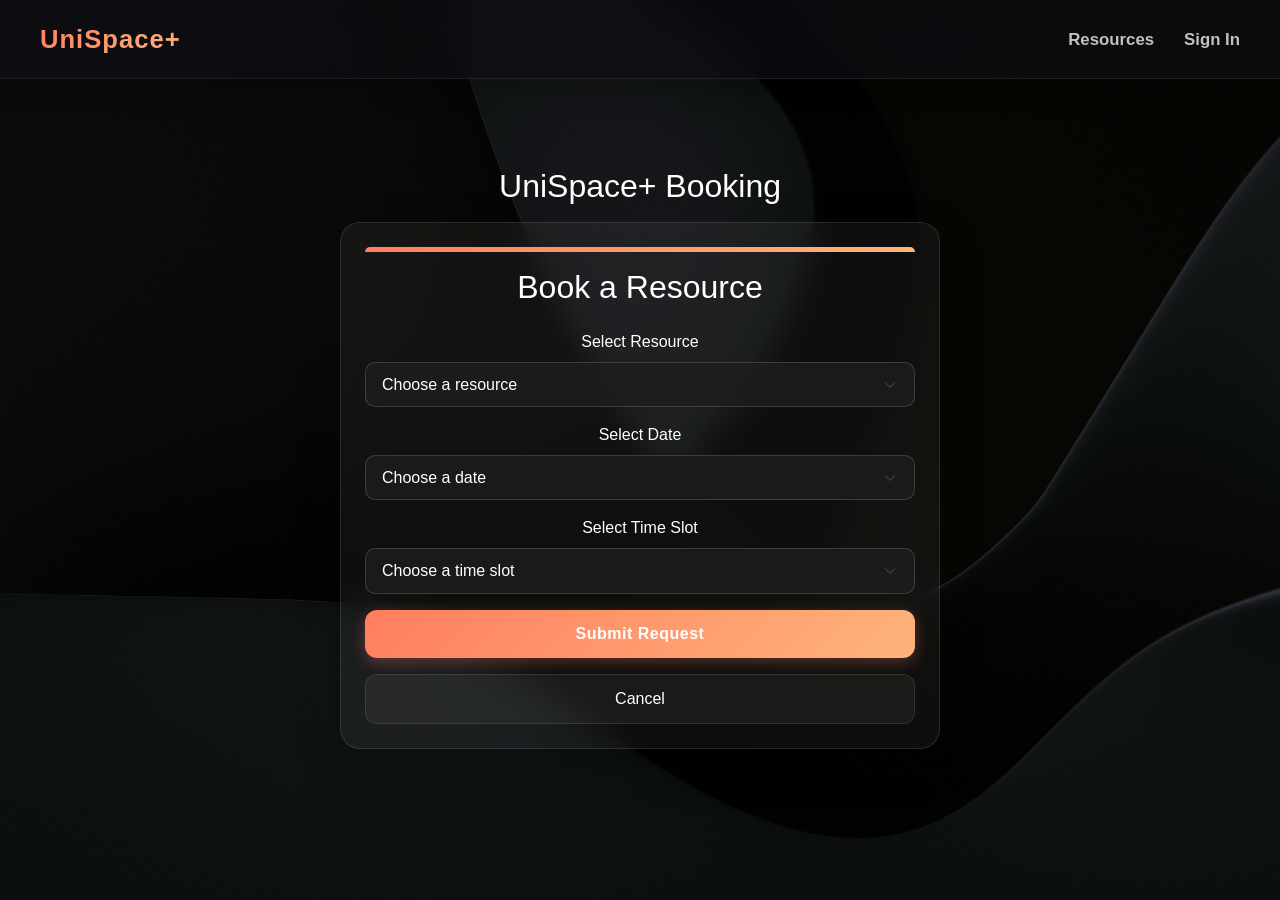
==== frontend/booking.html @ 07579942 "full project" ====
<!DOCTYPE html>
<html lang="en">

<head>
<meta charset="UTF-8">
<meta name="viewport" content="width=device-width, initial-scale=1">

<title>UniSpace+ Booking</title>

<link href="https://cdn.jsdelivr.net/npm/bootstrap@5.3.2/dist/css/bootstrap.min.css" rel="stylesheet">

<link rel="stylesheet" href="style.css">
<style>
  .glass-card {
    background: rgba(255, 255, 255, 0.05) !important;
    backdrop-filter: blur(15px);
    -webkit-backdrop-filter: blur(15px);
    border: 1px solid rgba(255, 255, 255, 0.1) !important;
    color: #fff;
    transition: transform 0.3s ease, box-shadow 0.3s ease;
  }
  .glass-card:hover {
    transform: translateY(-8px);
    box-shadow: 0 20px 40px rgba(0, 0, 0, 0.4) !important;
  }
  .btn-fancy-submit {
    background: linear-gradient(135deg, #ff7e5f, #feb47b);
    border: none;
    color: white;
    font-weight: 700;
    letter-spacing: 0.5px;
    padding: 12px;
    border-radius: 12px;
    transition: all 0.3s ease;
    box-shadow: 0 4px 15px rgba(255, 126, 95, 0.3);
  }
  .btn-fancy-submit:hover {
    transform: scale(1.05);
    box-shadow: 0 8px 25px rgba(255, 126, 95, 0.5);
    color: white;
  }
  .btn-fancy-cancel {
    background: rgba(255, 255, 255, 0.05);
    border: 1px solid rgba(255, 255, 255, 0.1);
    color: white;
    padding: 12px;
    border-radius: 12px;
    transition: all 0.3s ease;
  }
  .btn-fancy-cancel:hover {
    background: rgba(255, 255, 255, 0.1);
    transform: scale(1.05);
    color: white;
  }
  .fancy-alert {
    border-radius: 15px;
    padding: 20px;
    font-weight: 600;
    display: flex;
    align-items: center;
    gap: 15px;
    margin-top: 20px;
    border: 1px solid rgba(255, 255, 255, 0.1);
    backdrop-filter: blur(10px);
    animation: alertSlideIn 0.5s cubic-bezier(0.16, 1, 0.3, 1);
  }
  .fancy-alert-success {
    background: rgba(40, 167, 69, 0.15);
    color: #4ade80;
    border-color: rgba(74, 222, 128, 0.3);
  }
  .fancy-alert-error {
    background: rgba(239, 68, 68, 0.15);
    color: #f87171;
    border-color: rgba(248, 113, 113, 0.3);
  }
  @keyframes alertSlideIn {
    from { opacity: 0; transform: scale(0.95) translateY(10px); }
    to { opacity: 1; transform: scale(1) translateY(0); }
  }
</style>
<link rel="stylesheet" href="https://cdnjs.cloudflare.com/ajax/libs/font-awesome/6.5.1/css/all.min.css">
</head>

<body>

<!-- Navbar Placeholder -->
<div id="navbar"></div>

<div class="container mt-3">
<h2 class="text-center">UniSpace+ Booking</h2>
</div>

<!-- Booking Form -->
<div class="container mt-2 d-flex justify-content-center align-items-center">
  <div class="card shadow-lg p-4 glass-card" style="width: 100%; max-width: 600px; border-radius: 20px;">
    <h2 class="text-center mb-4">Book a Resource</h2>
    <form id="bookingForm">
      <div class="mb-3">
        <label for="resource" class="form-label">Select Resource</label>
        <select class="form-select form-select-dark" id="resource" required>
          <option value="">Choose a resource</option>
          <option value="Conference Room">Conference Room</option>
          <option value="Study Room">Study Room</option>
          <option value="Lab">Lab</option>
          <option value="Auditorium">Auditorium</option>
        </select>
      </div>
      <div class="mb-3">
        <label for="date" class="form-label">Select Date</label>
        <select class="form-select form-select-dark" id="date" required>
          <option value="">Choose a date</option>
          <!-- Dates will be populated by JavaScript -->
        </select>
      </div>
      <div class="mb-3">
        <label for="timeSlot" class="form-label">Select Time Slot</label>
        <select class="form-select form-select-dark" id="timeSlot" required>
          <option value="">Choose a time slot</option>
          <!-- Time slots will be populated by JavaScript -->
        </select>
      </div>
      <div class="d-grid gap-3">
        <button type="submit" class="btn btn-fancy-submit">Submit Request</button>
        <button type="button" class="btn btn-fancy-cancel" onclick="window.history.back()">Cancel</button>
      </div>
    </form>
    
    <div id="successMessage" class="fancy-alert fancy-alert-success" style="display: none;">
      <i class="fa-solid fa-circle-check fs-4"></i>
      <span><strong>Success!</strong> Booking request submitted successfully.</span>
    </div>
  </div>
</div>

<div id="blockedMessage" class="container mt-3" style="display:none; max-width: 600px;">
  <div class="fancy-alert fancy-alert-error">
    <i class="fa-solid fa-circle-xmark fs-4"></i>
    <span>🚫 This slot has been blocked by the admin and cannot be booked.</span>
  </div>
</div>


<!-- Bootstrap JS -->
<script src="https://cdn.jsdelivr.net/npm/bootstrap@5.3.2/dist/js/bootstrap.bundle.min.js"></script>
<script src="loadNavbar.js"></script>
<script src="script.js"></script>

</body>
</html>
---- frontend/style.css ----
/* Reset & Base */
* {
    margin: 0;
    padding: 0;
    box-sizing: border-box;
}

body {
  /* Background image with fallback gradient */
  background: 
    linear-gradient(rgba(0,0,0,0.5), rgba(0,0,0,0.5)), /* optional overlay for contrast */
    url('../images/pawel-czerwinski-pC8e7FFONcI-unsplash.jpg') no-repeat center center fixed;
  
  background-size: cover; /* makes it cover the full screen */
  min-height: 100vh;
  font-family: 'Segoe UI', sans-serif;
  color: #fff; /* optional, if text needs to be readable over the image */
  
  /* Centering the content in the viewport */
  display: flex;
  justify-content: center;
  align-items: center;
  flex-direction: column;
}

.navbar .container {
  padding-left: 0;
  padding-right: 0;
}

/* Card styling */
.card {
  background: rgba(33, 37, 41, 0.85); /* greyish card */
  border-radius: 15px;
  padding: 2rem;
  width: 100%;
  max-width: 500px;
  color: #fff; /* white text */
  transition: transform 0.3s ease, box-shadow 0.3s ease;
  text-align: center;
}

.card:hover {
  transform: translateY(-5px);
  box-shadow: 0 20px 40px rgba(0,0,0,0.6);
}

.card h1 {
  margin-bottom: 25px;
}

/* Input fields */
.card input.form-control {
  background: rgba(30, 30, 30, 0.8); /* slightly lighter than card */
  border: none;
  color: #fff;
  width: 100%;
  padding: 12px;
  margin-bottom: 15px;
  border-radius: 6px;
  font-size: 14px;
}

.card input.form-control::placeholder {
  color: #bbb;
}

.card input.form-control:focus {
  background: rgba(40, 40, 40, 0.8);
  color: #fff;
  box-shadow: none; /* removes default bootstrap glow */
  outline: none;
  border-color: #ff7e5f;
}

/* Login button */
.card button.btn-primary {
  background: linear-gradient(135deg, #ff7e5f, #feb47b); /* orange gradient for contrast */
  border: none;
  font-weight: bold;
  padding: 0.75rem;
  width: 100%;
  border-radius: 6px;
  font-size: 16px;
  cursor: pointer;
  transition: transform 0.2s, box-shadow 0.2s;
  color: #fff;
}

.card button.btn-primary:hover {
  transform: scale(1.05);
  box-shadow: 0 8px 20px rgba(0,0,0,0.5);
}

.card::before {
  content: '';
  display: block;
  height: 5px;
  border-radius: 15px 15px 0 0;
  background: linear-gradient(135deg, #ff7e5f, #feb47b);
  margin-bottom: 1rem;
}

/* Message Text */
#message {
    margin-top: 15px;
    font-size: 14px;
}

#message.success {
    color: #4CAF50; /* slightly lighter green for dark theme */
}

#message.error {
    color: #f44336; /* vibrant red for dark theme */
}

/* Switch Page Link */
.switch-page {
    margin-top: 15px;
    font-size: 14px;
    color: #ddd;
}

.switch-page a {
    color: #ff7e5f;
    text-decoration: none;
    font-weight: bold;
}

.switch-page a:hover {
    text-decoration: underline;
}

/* Navbar */
#navbar {
    position: fixed;
    top: 0;
    left: 0;
    width: 100%;
    z-index: 1000;
}

.navbar {
    background: rgba(15, 15, 20, 0.7);
    backdrop-filter: blur(15px);
    -webkit-backdrop-filter: blur(15px);
    padding: 15px 40px;
    display: flex;
    justify-content: space-between;
    align-items: center;
    border-bottom: 1px solid rgba(255, 255, 255, 0.08);
    box-shadow: 0 4px 30px rgba(0, 0, 0, 0.3);
    transition: all 0.3s ease;
}

.navbar-brand {
    font-size: 1.6rem;
    text-decoration: none;
    font-weight: 800;
    letter-spacing: 1px;
    background: linear-gradient(135deg, #ff7e5f, #feb47b);
    background-clip: text;
    -webkit-background-clip: text;
    -webkit-text-fill-color: transparent;
    transition: transform 0.3s ease;
}

.navbar-brand:hover {
    transform: scale(1.05);
}

.nav-links {
    list-style: none;
    display: flex;
    gap: 30px;
    margin: 0;
    padding: 0;
    align-items: center;
}

.nav-links li a {
    color: rgba(255,255,255,0.75);
    text-decoration: none;
    font-size: 1.05rem;
    font-weight: 600;
    position: relative;
    padding: 5px 0;
    transition: color 0.3s ease, text-shadow 0.3s ease;
}

.nav-links li a::after {
    content: '';
    position: absolute;
    width: 0;
    height: 2px;
    bottom: -2px;
    left: 50%;
    transform: translateX(-50%);
    background: linear-gradient(135deg, #ff7e5f, #feb47b);
    transition: width 0.3s ease;
    border-radius: 2px;
}

.nav-links li a:hover {
    color: #fff;
    text-shadow: 0 0 8px rgba(255,255,255,0.3);
}

.nav-links li a:hover::after,
.nav-links li a.active::after {
    width: 100%;
}

.nav-links li a.active {
    color: #fff;
}

/* Home Page Hero */
.hero {
    background-color: rgba(33, 37, 41, 0.85); /* Updated to match card */
    padding: 50px;
    border-radius: 10px;
    text-align: center;
    box-shadow: 0 4px 12px rgba(0, 0, 0, 0.3);
}

.hero h1 {
    color: #fff;
    font-size: 2.5rem;
    margin-bottom: 10px;
}

.hero p {
    color: #ccc;
    font-size: 1.2rem;
}

/* Navbar Dynamic Elements */
.welcome-text {
    color: #ff7e5f;
    font-weight: bold;
    display: flex;
    align-items: center;
    height: 100%;
}

/* Input Autofill fix */
input:-webkit-autofill,
input:-webkit-autofill:hover, 
input:-webkit-autofill:focus, 
input:-webkit-autofill:active{
    -webkit-box-shadow: 0 0 0 30px rgba(30, 30, 30, 1) inset !important;
    -webkit-text-fill-color: white !important;
    transition: background-color 5000s ease-in-out 0s;
}

/* Dark Select Dropdowns */
.form-select-dark {
  background-color: rgba(30,30,30,0.8);
  border: 1px solid rgba(255,255,255,0.15);
  color: #fff;
  border-radius: 10px;
  padding: 0.6rem 2.25rem 0.6rem 1rem;
  font-size: 1rem;
  background-position: right 1rem center;
}

.form-select-dark option {
  background: #222;
  color: #fff;
}

.form-select-dark:focus {
  outline: none;
  box-shadow: 0 0 0 3px rgba(255,126,95,0.3);
  border-color: #ff7e5f;
}

/* My Bookings Hover Effect */
.my-bookings-title {
  transition: transform 0.3s ease;
}

body:has(.my-bookings-card:hover) .my-bookings-title {
  transform: translateY(-10px);
}

/* Notification Bell & Dropdown */
.notification-bell {
    position: relative;
    font-size: 1.2rem;
    display: flex;
    align-items: center;
}

.notification-badge {
    font-size: 0.6rem;
    padding: 3px 6px;
    transform: translate(-30%, -30%) !important;
}

.notif-dropdown-menu {
    background: rgba(33, 37, 41, 0.95);
    backdrop-filter: blur(15px);
    border: 1px solid rgba(255, 255, 255, 0.1);
    box-shadow: 0 10px 30px rgba(0, 0, 0, 0.5);
    width: 320px;
    max-height: 400px;
    overflow-y: auto;
    border-radius: 12px;
    padding: 0;
    margin-top: 10px;
}

.notif-item {
    padding: 15px;
    border-bottom: 1px solid rgba(255, 255, 255, 0.05);
    color: #fff;
    transition: background 0.2s;
    font-size: 0.9rem;
}

.notif-item:last-child {
    border-bottom: none;
}

.notif-item:hover {
    background: rgba(255, 255, 255, 0.05);
}

.notif-item.unread {
    background: rgba(255, 126, 95, 0.1);
    border-left: 3px solid #ff7e5f;
}

.notif-date {
    font-size: 0.75rem;
    color: #aaa;
    margin-top: 5px;
    display: block;
}

.notif-empty {
    padding: 20px;
    text-align: center;
    color: #aaa;
}
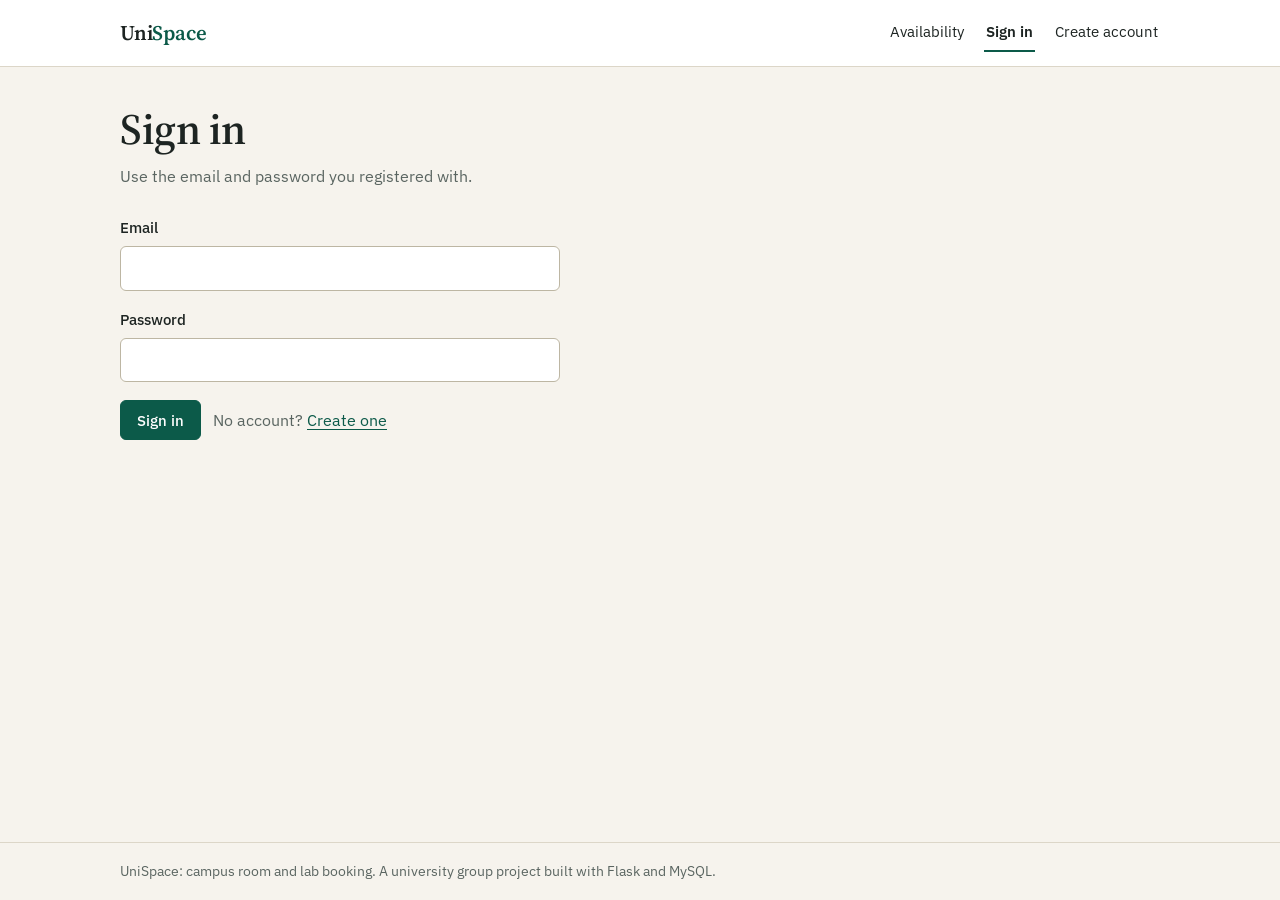
==== commit 3ed90efd: "Frontend redesign 3/5: availability grid and booking form Both read resources and slots from /meta. " ====
--- a/frontend/booking.html
+++ b/frontend/booking.html
@@ -1,150 +1,52 @@
-<!DOCTYPE html>
-<html lang="en">
-
-<head>
-<meta charset="UTF-8">
-<meta name="viewport" content="width=device-width, initial-scale=1">
-
-<title>UniSpace+ Booking</title>
-
-<link href="https://cdn.jsdelivr.net/npm/bootstrap@5.3.2/dist/css/bootstrap.min.css" rel="stylesheet">
-
-<link rel="stylesheet" href="style.css">
-<style>
-  .glass-card {
-    background: rgba(255, 255, 255, 0.05) !important;
-    backdrop-filter: blur(15px);
-    -webkit-backdrop-filter: blur(15px);
-    border: 1px solid rgba(255, 255, 255, 0.1) !important;
-    color: #fff;
-    transition: transform 0.3s ease, box-shadow 0.3s ease;
-  }
-  .glass-card:hover {
-    transform: translateY(-8px);
-    box-shadow: 0 20px 40px rgba(0, 0, 0, 0.4) !important;
-  }
-  .btn-fancy-submit {
-    background: linear-gradient(135deg, #ff7e5f, #feb47b);
-    border: none;
-    color: white;
-    font-weight: 700;
-    letter-spacing: 0.5px;
-    padding: 12px;
-    border-radius: 12px;
-    transition: all 0.3s ease;
-    box-shadow: 0 4px 15px rgba(255, 126, 95, 0.3);
-  }
-  .btn-fancy-submit:hover {
-    transform: scale(1.05);
-    box-shadow: 0 8px 25px rgba(255, 126, 95, 0.5);
-    color: white;
-  }
-  .btn-fancy-cancel {
-    background: rgba(255, 255, 255, 0.05);
-    border: 1px solid rgba(255, 255, 255, 0.1);
-    color: white;
-    padding: 12px;
-    border-radius: 12px;
-    transition: all 0.3s ease;
-  }
-  .btn-fancy-cancel:hover {
-    background: rgba(255, 255, 255, 0.1);
-    transform: scale(1.05);
-    color: white;
-  }
-  .fancy-alert {
-    border-radius: 15px;
-    padding: 20px;
-    font-weight: 600;
-    display: flex;
-    align-items: center;
-    gap: 15px;
-    margin-top: 20px;
-    border: 1px solid rgba(255, 255, 255, 0.1);
-    backdrop-filter: blur(10px);
-    animation: alertSlideIn 0.5s cubic-bezier(0.16, 1, 0.3, 1);
-  }
-  .fancy-alert-success {
-    background: rgba(40, 167, 69, 0.15);
-    color: #4ade80;
-    border-color: rgba(74, 222, 128, 0.3);
-  }
-  .fancy-alert-error {
-    background: rgba(239, 68, 68, 0.15);
-    color: #f87171;
-    border-color: rgba(248, 113, 113, 0.3);
-  }
-  @keyframes alertSlideIn {
-    from { opacity: 0; transform: scale(0.95) translateY(10px); }
-    to { opacity: 1; transform: scale(1) translateY(0); }
-  }
-</style>
-<link rel="stylesheet" href="https://cdnjs.cloudflare.com/ajax/libs/font-awesome/6.5.1/css/all.min.css">
-</head>
-
-<body>
-
-<!-- Navbar Placeholder -->
-<div id="navbar"></div>
-
-<div class="container mt-3">
-<h2 class="text-center">UniSpace+ Booking</h2>
-</div>
-
-<!-- Booking Form -->
-<div class="container mt-2 d-flex justify-content-center align-items-center">
-  <div class="card shadow-lg p-4 glass-card" style="width: 100%; max-width: 600px; border-radius: 20px;">
-    <h2 class="text-center mb-4">Book a Resource</h2>
-    <form id="bookingForm">
-      <div class="mb-3">
-        <label for="resource" class="form-label">Select Resource</label>
-        <select class="form-select form-select-dark" id="resource" required>
-          <option value="">Choose a resource</option>
-          <option value="Conference Room">Conference Room</option>
-          <option value="Study Room">Study Room</option>
-          <option value="Lab">Lab</option>
-          <option value="Auditorium">Auditorium</option>
-        </select>
-      </div>
-      <div class="mb-3">
-        <label for="date" class="form-label">Select Date</label>
-        <select class="form-select form-select-dark" id="date" required>
-          <option value="">Choose a date</option>
-          <!-- Dates will be populated by JavaScript -->
-        </select>
-      </div>
-      <div class="mb-3">
-        <label for="timeSlot" class="form-label">Select Time Slot</label>
-        <select class="form-select form-select-dark" id="timeSlot" required>
-          <option value="">Choose a time slot</option>
-          <!-- Time slots will be populated by JavaScript -->
-        </select>
-      </div>
-      <div class="d-grid gap-3">
-        <button type="submit" class="btn btn-fancy-submit">Submit Request</button>
-        <button type="button" class="btn btn-fancy-cancel" onclick="window.history.back()">Cancel</button>
-      </div>
-    </form>
-    
-    <div id="successMessage" class="fancy-alert fancy-alert-success" style="display: none;">
-      <i class="fa-solid fa-circle-check fs-4"></i>
-      <span><strong>Success!</strong> Booking request submitted successfully.</span>
-    </div>
-  </div>
-</div>
-
-<div id="blockedMessage" class="container mt-3" style="display:none; max-width: 600px;">
-  <div class="fancy-alert fancy-alert-error">
-    <i class="fa-solid fa-circle-xmark fs-4"></i>
-    <span>🚫 This slot has been blocked by the admin and cannot be booked.</span>
-  </div>
-</div>
-
-
-<!-- Bootstrap JS -->
-<script src="https://cdn.jsdelivr.net/npm/bootstrap@5.3.2/dist/js/bootstrap.bundle.min.js"></script>
-<script src="loadNavbar.js"></script>
-<script src="script.js"></script>
-
-</body>
-</html>+<!DOCTYPE html>
+<html lang="en">
+<head>
+    <meta charset="utf-8">
+    <meta name="viewport" content="width=device-width, initial-scale=1">
+    <title>Request a booking · UniSpace</title>
+    <link rel="preconnect" href="https://fonts.googleapis.com">
+    <link rel="preconnect" href="https://fonts.gstatic.com" crossorigin>
+    <link href="https://fonts.googleapis.com/css2?family=IBM+Plex+Mono:wght@400;500&family=IBM+Plex+Sans:wght@400;500;600&family=Source+Serif+4:opsz,wght@8..60,600&display=swap" rel="stylesheet">
+    <link rel="stylesheet" href="styles.css">
+</head>
+<body>
+    <a class="skip-link" href="#main">Skip to content</a>
+    <div id="site-header"></div>
+
+    <main id="main">
+        <div class="page-head">
+            <h1>Request a booking</h1>
+            <p>Your request goes to an administrator for review. Nothing is reserved until it is approved, and you can cancel it until then.</p>
+        </div>
+
+        <form id="bookingForm" class="form" novalidate>
+            <div class="field">
+                <label for="resource">Resource</label>
+                <select id="resource" required></select>
+            </div>
+            <div class="field">
+                <label for="date">Date</label>
+                <select id="date" required></select>
+                <span class="help">Weekdays within the next seven days.</span>
+            </div>
+            <div class="field">
+                <label for="timeSlot">Time slot</label>
+                <select id="timeSlot" required></select>
+                <span class="help" id="slot-help"></span>
+            </div>
+            <div id="message" class="notice" role="status" aria-live="polite"></div>
+            <div class="row">
+                <button type="submit" class="btn btn-primary" id="submit">Send request</button>
+                <a class="btn" href="resources.html">Back to availability</a>
+            </div>
+        </form>
+    </main>
+
+    <div id="site-footer"></div>
+    <script src="config.js"></script>
+    <script src="api.js"></script>
+    <script src="ui.js"></script>
+    <script src="nav.js"></script>
+    <script src="booking.js"></script>
+</body>
+</html>
--- a/frontend/styles.css
+++ b/frontend/styles.css
@@ -0,0 +1,210 @@
+/* UniSpace: one stylesheet for the whole app.
+   Direction: a calm campus-operations tool. Warm paper, near-black ink, one deep green accent.
+   Status colours are muted and always come with a text label (never colour alone). */
+
+:root {
+    --paper: #f6f3ed;
+    --surface: #ffffff;
+    --ink: #1d2422;
+    --muted: #5a6561;
+    --line: #dcd6c8;
+    --line-strong: #bdb6a3;
+    --accent: #0c5a49;
+    --accent-hover: #084538;
+    --accent-soft: #e2eee9;
+    --focus: #0b6bcb;
+
+    --pending-ink: #7a4d00;   --pending-bg: #faedcf;
+    --review-ink: #1c4a86;    --review-bg: #e0ebf8;
+    --approved-ink: #19633a;  --approved-bg: #dcefe3;
+    --rejected-ink: #922626;  --rejected-bg: #f7dfdd;
+    --cancelled-ink: #4f555a; --cancelled-bg: #e9eae6;
+
+    --radius: 6px;
+    --font-ui: "IBM Plex Sans", system-ui, -apple-system, "Segoe UI", sans-serif;
+    --font-serif: "Source Serif 4", Georgia, "Times New Roman", serif;
+    --font-mono: "IBM Plex Mono", ui-monospace, Consolas, monospace;
+}
+
+*, *::before, *::after { box-sizing: border-box; }
+
+html { -webkit-text-size-adjust: 100%; }
+
+body {
+    margin: 0;
+    min-height: 100vh;
+    display: flex;
+    flex-direction: column;
+    background: var(--paper);
+    color: var(--ink);
+    font: 400 16px/1.55 var(--font-ui);
+}
+
+h1, h2, h3 { font-family: var(--font-serif); font-weight: 600; line-height: 1.2; margin: 0; letter-spacing: -0.01em; }
+h1 { font-size: clamp(1.9rem, 3.2vw + 1rem, 2.7rem); }
+h2 { font-size: 1.35rem; }
+h3 { font-size: 1.1rem; }
+p { margin: 0; }
+a { color: var(--accent); text-underline-offset: 3px; }
+a:hover { color: var(--accent-hover); }
+:focus-visible { outline: 3px solid var(--focus); outline-offset: 2px; border-radius: 3px; }
+.mono { font-family: var(--font-mono); font-size: 0.92em; }
+.muted { color: var(--muted); }
+.sr-only { position: absolute; width: 1px; height: 1px; margin: -1px; overflow: hidden; clip: rect(0 0 0 0); white-space: nowrap; }
+
+/* ---------- layout ---------- */
+.skip-link { position: absolute; left: -999px; top: 0; background: var(--ink); color: #fff; padding: 8px 14px; z-index: 50; }
+.skip-link:focus { left: 8px; top: 8px; }
+
+.site-header { background: var(--surface); border-bottom: 1px solid var(--line); }
+.site-header .bar { max-width: 1080px; margin: 0 auto; padding: 14px 20px; display: flex; align-items: center; gap: 24px; flex-wrap: wrap; }
+.brand { font-family: var(--font-serif); font-weight: 600; font-size: 1.3rem; color: var(--ink); text-decoration: none; letter-spacing: -0.01em; }
+.brand span { color: var(--accent); }
+.site-nav { display: flex; align-items: center; gap: 4px 18px; flex-wrap: wrap; margin-left: auto; }
+.site-nav a, .site-nav button.linklike { color: var(--ink); text-decoration: none; font-size: 0.95rem; padding: 6px 2px; background: none; border: 0; border-bottom: 2px solid transparent; cursor: pointer; font-family: inherit; }
+.site-nav a:hover, .site-nav button.linklike:hover { border-bottom-color: var(--line-strong); }
+.site-nav a[aria-current="page"] { border-bottom-color: var(--accent); font-weight: 600; }
+.who { color: var(--muted); font-size: 0.9rem; }
+
+main { flex: 1; width: 100%; max-width: 1080px; margin: 0 auto; padding: 36px 20px 64px; }
+.site-footer { border-top: 1px solid var(--line); color: var(--muted); font-size: 0.85rem; }
+.site-footer .bar { max-width: 1080px; margin: 0 auto; padding: 18px 20px; }
+
+.page-head { margin-bottom: 28px; max-width: 62ch; }
+.page-head p { color: var(--muted); margin-top: 10px; }
+.stack > * + * { margin-top: 16px; }
+.row { display: flex; gap: 12px; align-items: center; flex-wrap: wrap; }
+.row.between { justify-content: space-between; }
+.cols { display: grid; gap: 28px; grid-template-columns: minmax(0, 1fr); align-items: start; }
+@media (min-width: 900px) { .cols.two-one { grid-template-columns: minmax(0, 2fr) minmax(0, 1fr); } }
+
+/* ---------- controls ---------- */
+.btn { display: inline-flex; align-items: center; justify-content: center; gap: 8px; padding: 9px 16px; font: 500 0.95rem var(--font-ui); border-radius: var(--radius); border: 1px solid var(--line-strong); background: var(--surface); color: var(--ink); text-decoration: none; cursor: pointer; min-height: 40px; }
+.btn:hover { border-color: var(--ink); color: var(--ink); }
+.btn-primary { background: var(--accent); border-color: var(--accent); color: #fff; }
+.btn-primary:hover { background: var(--accent-hover); border-color: var(--accent-hover); color: #fff; }
+.btn-danger { color: var(--rejected-ink); border-color: #d9aaa6; }
+.btn-danger:hover { background: var(--rejected-bg); border-color: var(--rejected-ink); color: var(--rejected-ink); }
+.btn-sm { padding: 5px 11px; font-size: 0.85rem; min-height: 32px; }
+.btn[disabled], .btn[aria-disabled="true"] { opacity: 0.5; cursor: not-allowed; }
+
+.field { display: flex; flex-direction: column; gap: 6px; }
+.field label { font-weight: 500; font-size: 0.92rem; }
+.field .help { font-size: 0.85rem; color: var(--muted); }
+input[type="text"], input[type="email"], input[type="password"], input[type="date"], select, textarea {
+    font: inherit; padding: 9px 11px; border: 1px solid var(--line-strong); border-radius: var(--radius); background: var(--surface); color: var(--ink); width: 100%; min-height: 40px;
+}
+textarea { min-height: 92px; resize: vertical; }
+input:hover, select:hover, textarea:hover { border-color: var(--ink); }
+.form { display: grid; gap: 18px; max-width: 440px; }
+
+.notice { padding: 10px 14px; border-radius: var(--radius); border: 1px solid var(--line-strong); background: var(--surface); font-size: 0.95rem; }
+.notice[data-kind="success"] { background: var(--approved-bg); border-color: #a9d3b8; color: var(--approved-ink); }
+.notice[data-kind="error"] { background: var(--rejected-bg); border-color: #e2b3af; color: var(--rejected-ink); }
+.notice:empty { display: none; }
+
+/* ---------- panels, tables, chips ---------- */
+.panel { background: var(--surface); border: 1px solid var(--line); border-radius: var(--radius); }
+.panel > header { padding: 14px 18px; border-bottom: 1px solid var(--line); display: flex; align-items: baseline; justify-content: space-between; gap: 12px; flex-wrap: wrap; }
+.panel .body { padding: 18px; }
+.empty { padding: 28px 18px; color: var(--muted); text-align: center; }
+
+.table-wrap { overflow-x: auto; }
+table.table { width: 100%; border-collapse: collapse; font-size: 0.95rem; }
+.table th { text-align: left; font-weight: 600; font-size: 0.8rem; text-transform: uppercase; letter-spacing: 0.04em; color: var(--muted); padding: 10px 14px; border-bottom: 1px solid var(--line); white-space: nowrap; }
+.table td { padding: 12px 14px; border-bottom: 1px solid var(--line); vertical-align: top; }
+.table tr:last-child td { border-bottom: 0; }
+.table .actions { display: flex; gap: 8px; flex-wrap: wrap; }
+
+.chip { display: inline-block; padding: 2px 10px; border-radius: 999px; font-size: 0.8rem; font-weight: 600; white-space: nowrap; }
+.chip[data-status="Pending"]      { background: var(--pending-bg);   color: var(--pending-ink); }
+.chip[data-status="Under Review"] { background: var(--review-bg);    color: var(--review-ink); }
+.chip[data-status="Approved"]     { background: var(--approved-bg);  color: var(--approved-ink); }
+.chip[data-status="Rejected"]     { background: var(--rejected-bg);  color: var(--rejected-ink); }
+.chip[data-status="Cancelled"]    { background: var(--cancelled-bg); color: var(--cancelled-ink); }
+
+.segmented { display: inline-flex; border: 1px solid var(--line-strong); border-radius: var(--radius); overflow: hidden; background: var(--surface); flex-wrap: wrap; }
+.segmented button { font: 500 0.92rem var(--font-ui); padding: 8px 16px; border: 0; background: transparent; cursor: pointer; color: var(--ink); border-right: 1px solid var(--line); }
+.segmented button:last-child { border-right: 0; }
+.segmented button:hover { background: var(--accent-soft); }
+.segmented button[aria-selected="true"], .segmented button[aria-pressed="true"] { background: var(--accent); color: #fff; }
+
+/* ---------- availability grid ---------- */
+.avail { border-collapse: separate; border-spacing: 0; width: 100%; min-width: 640px; font-size: 0.92rem; }
+.avail th, .avail td { padding: 10px 12px; border-bottom: 1px solid var(--line); text-align: center; }
+.avail thead th { font-weight: 600; color: var(--muted); font-size: 0.82rem; }
+.avail tbody th { text-align: left; font-weight: 500; white-space: nowrap; font-family: var(--font-mono); font-size: 0.85rem; color: var(--ink); }
+.avail tbody tr:last-child th, .avail tbody tr:last-child td { border-bottom: 0; }
+.cell { display: inline-block; min-width: 84px; text-align: center; padding: 4px 8px; border-radius: 4px; font-size: 0.82rem; font-weight: 500; text-decoration: none; }
+.cell-free { color: var(--approved-ink); border: 1px solid #b6d9c3; background: #f3faf5; }
+a.cell-free:hover { background: var(--approved-bg); border-color: var(--approved-ink); }
+.cell-requested { color: var(--pending-ink); background: var(--pending-bg); border: 1px solid #ecd596; }
+a.cell-requested:hover { border-color: var(--pending-ink); }
+.cell-booked { color: #fff; background: var(--ink); border: 1px solid var(--ink); }
+.cell-blocked { color: var(--cancelled-ink); border: 1px dashed var(--line-strong); background: repeating-linear-gradient(135deg, #f0eee8, #f0eee8 6px, #e7e4dc 6px, #e7e4dc 12px); }
+.legend { display: flex; gap: 10px 18px; flex-wrap: wrap; font-size: 0.85rem; color: var(--muted); align-items: center; }
+
+/* today's snapshot on the home page */
+.today-list { list-style: none; margin: 0; padding: 0; }
+.today-list li { display: grid; grid-template-columns: 150px 1fr auto; gap: 16px; align-items: center; padding: 14px 18px; border-bottom: 1px solid var(--line); }
+.today-list li:last-child { border-bottom: 0; }
+.today-list .name { font-weight: 600; }
+.meter { display: flex; gap: 3px; }
+.meter i { flex: 1; height: 12px; border-radius: 2px; background: #f3faf5; border: 1px solid #b6d9c3; }
+.meter i[data-state="requested"] { background: var(--pending-bg); border-color: #ecd596; }
+.meter i[data-state="booked"] { background: var(--ink); border-color: var(--ink); }
+.meter i[data-state="blocked"] { background: repeating-linear-gradient(135deg, #f0eee8, #f0eee8 3px, #e0ddd3 3px, #e0ddd3 6px); border-color: var(--line-strong); }
+@media (max-width: 640px) { .today-list li { grid-template-columns: 1fr; gap: 8px; } }
+
+.steps { margin: 0; padding-left: 1.2em; display: grid; gap: 12px; }
+.steps li::marker { font-family: var(--font-mono); color: var(--accent); }
+.steps strong { font-weight: 600; }
+
+/* ---------- history timeline ---------- */
+.timeline { list-style: none; margin: 0; padding: 0 0 0 16px; border-left: 2px solid var(--line); display: grid; gap: 12px; }
+.timeline li { position: relative; font-size: 0.9rem; }
+.timeline li::before { content: ""; position: absolute; left: -22px; top: 6px; width: 10px; height: 10px; border-radius: 50%; background: var(--surface); border: 2px solid var(--line-strong); }
+.timeline li:last-child::before { background: var(--accent); border-color: var(--accent); }
+.timeline .when { color: var(--muted); font-family: var(--font-mono); font-size: 0.8rem; }
+details.history > summary { cursor: pointer; color: var(--accent); font-size: 0.88rem; margin-top: 6px; }
+details.history[open] > summary { margin-bottom: 10px; }
+
+/* ---------- notifications menu ---------- */
+details.notifs { position: relative; }
+details.notifs > summary { list-style: none; cursor: pointer; font-size: 0.95rem; padding: 6px 2px; border-bottom: 2px solid transparent; }
+details.notifs > summary::-webkit-details-marker { display: none; }
+details.notifs > summary:hover { border-bottom-color: var(--line-strong); }
+.count { display: inline-block; min-width: 20px; padding: 0 6px; margin-left: 6px; text-align: center; border-radius: 999px; background: var(--accent); color: #fff; font-size: 0.75rem; font-weight: 600; }
+.notif-panel { position: absolute; right: 0; top: calc(100% + 8px); width: min(360px, 92vw); max-height: 380px; overflow: auto; background: var(--surface); border: 1px solid var(--line-strong); border-radius: var(--radius); box-shadow: 0 8px 24px rgba(29, 36, 34, 0.12); z-index: 20; }
+.notif-panel ul { list-style: none; margin: 0; padding: 0; }
+.notif-panel li { padding: 12px 14px; border-bottom: 1px solid var(--line); font-size: 0.9rem; }
+.notif-panel li:last-child { border-bottom: 0; }
+.notif-panel li[data-unread="true"] { background: var(--accent-soft); }
+.notif-panel .when { display: block; color: var(--muted); font-size: 0.78rem; margin-top: 3px; font-family: var(--font-mono); }
+.notif-panel .none { padding: 18px 14px; color: var(--muted); font-size: 0.9rem; }
+
+/* ---------- dialog ---------- */
+dialog { border: 1px solid var(--line-strong); border-radius: 8px; padding: 0; max-width: 460px; width: calc(100% - 32px); background: var(--surface); color: var(--ink); }
+dialog::backdrop { background: rgba(29, 36, 34, 0.45); }
+dialog form { padding: 22px; display: grid; gap: 16px; }
+dialog .row { justify-content: flex-end; }
+
+@media (prefers-reduced-motion: no-preference) { .btn, .cell { transition: background 0.12s ease, border-color 0.12s ease; } }
+
+/* a slot that has already started today */
+.cell-past { color: var(--muted); border: 1px solid transparent; }
+
+/* ---------- small screens ---------- */
+.avail tbody th { position: sticky; left: 0; background: var(--surface); z-index: 1; }
+
+@media (max-width: 640px) {
+    main { padding-top: 24px; }
+    /* tables turn into stacked cards so nothing is cut off */
+    .table thead { display: none; }
+    .table, .table tbody, .table tr, .table td { display: block; width: 100%; }
+    .table tr { padding: 12px 14px; border-bottom: 1px solid var(--line); }
+    .table tr:last-child { border-bottom: 0; }
+    .table td { border: 0; padding: 3px 0; }
+    .table .actions { margin-top: 6px; }
+    .panel > header { padding: 12px 14px; }
+}
